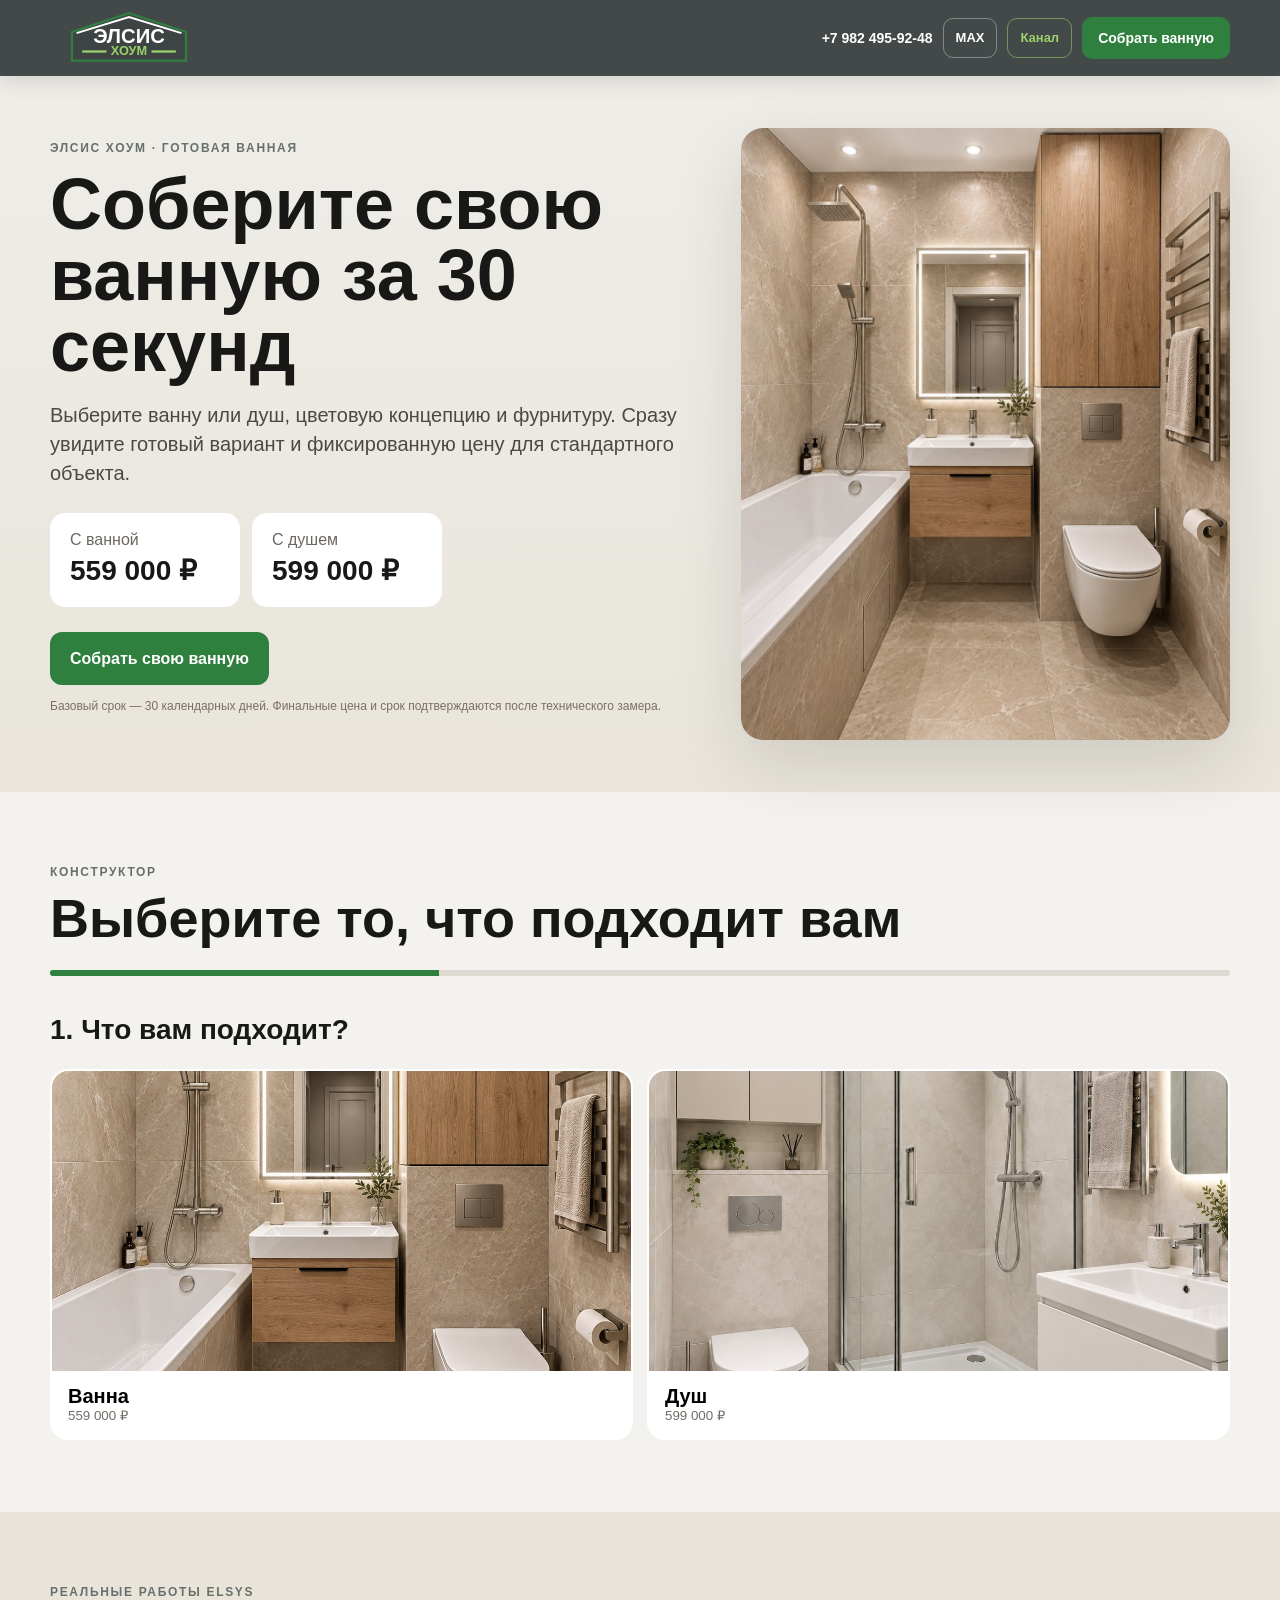
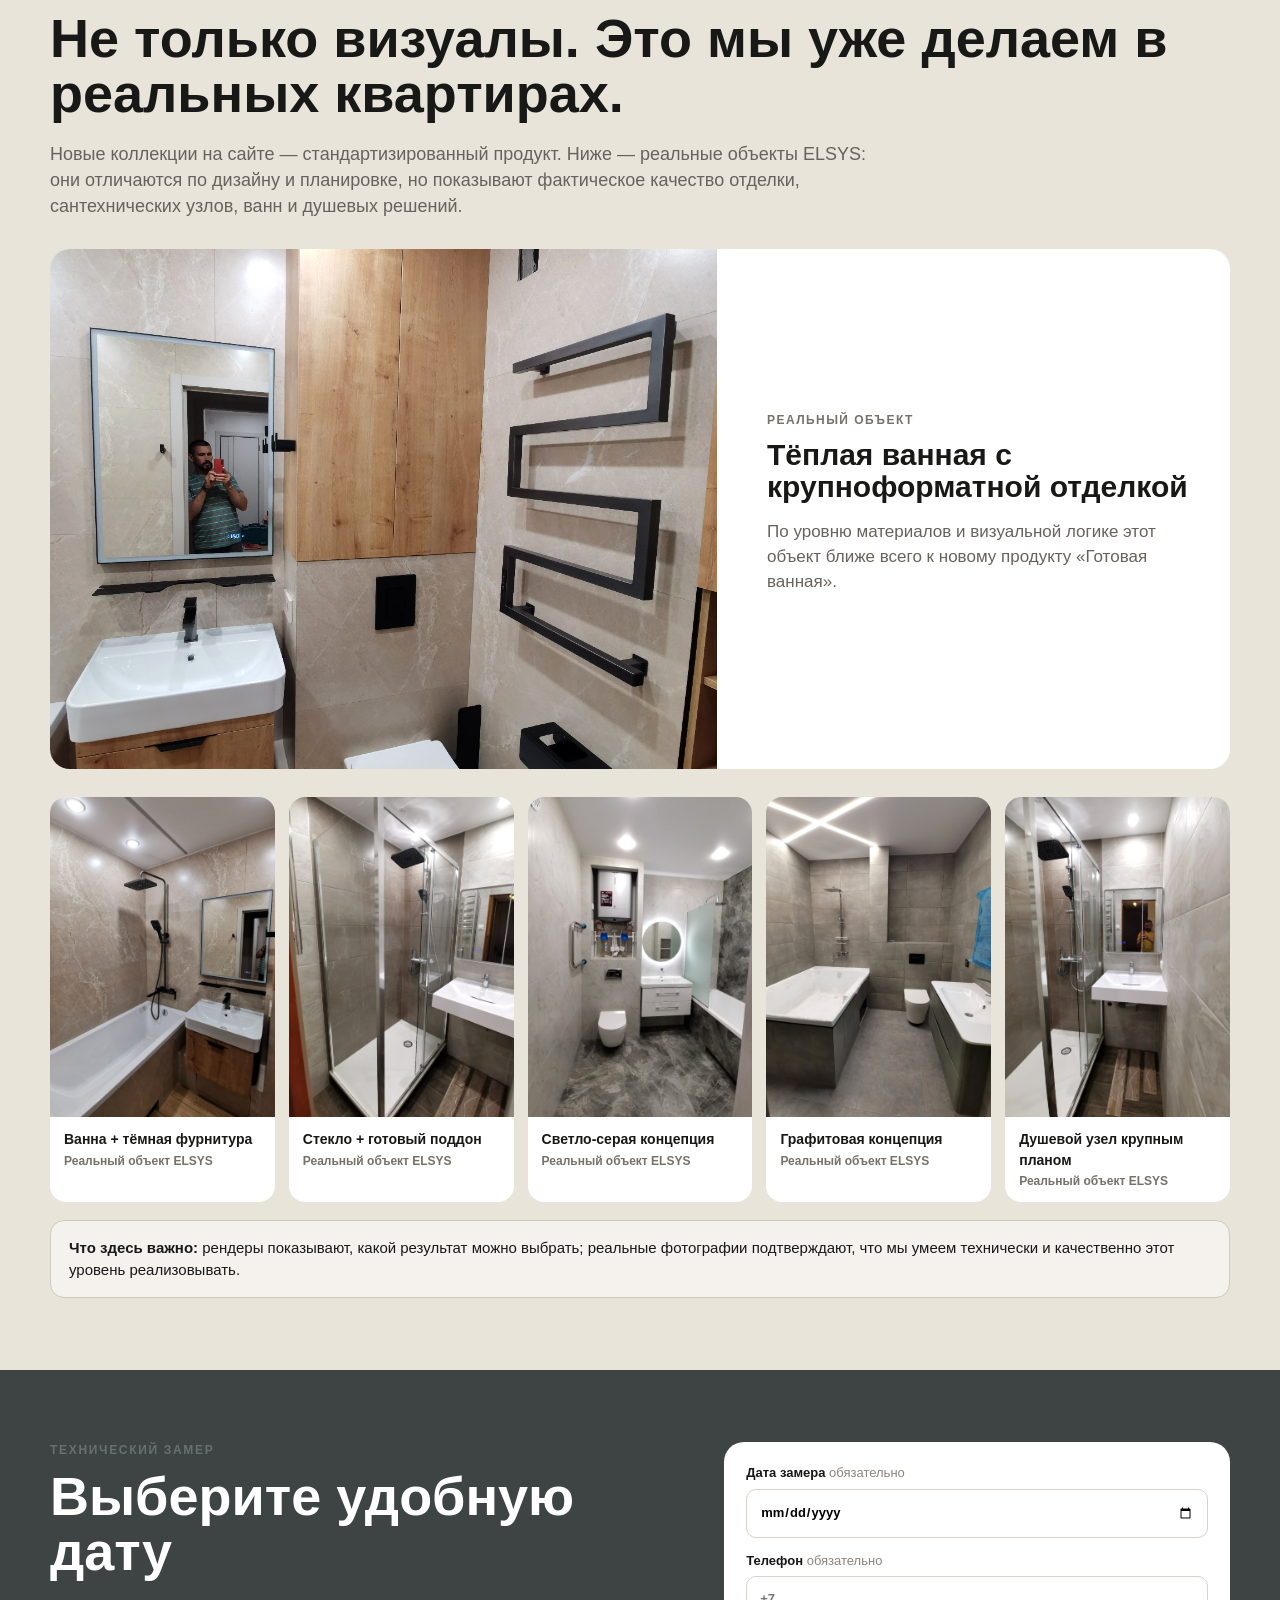
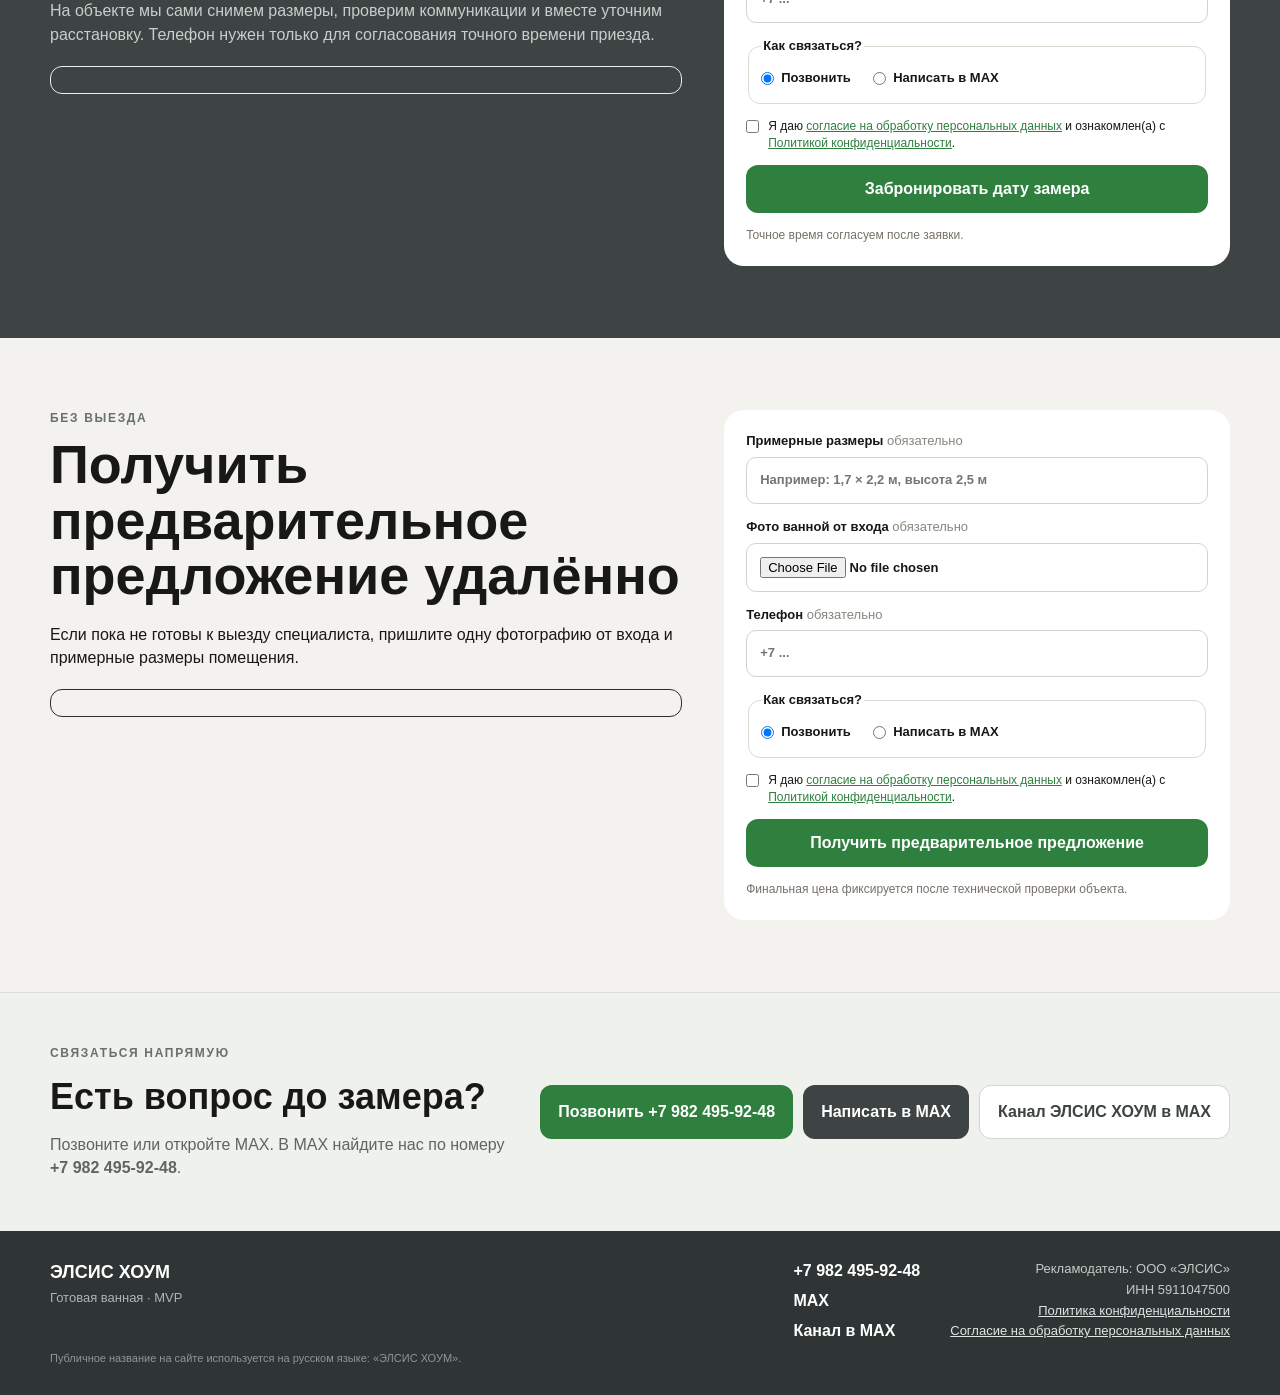
==== index.html @ 3811efd0 "Add files via upload" ====
<!doctype html>
<html lang="ru">
<head>
<meta charset="utf-8">
<meta name="viewport" content="width=device-width,initial-scale=1">
<title>Готовая ванная под ключ — выберите свой вариант</title>
<meta name="description" content="Соберите свою готовую ванную за 30 секунд. Ванна — 559 000 ₽, душ — 599 000 ₽. Затем выберите дату технического замера.">
<link rel="stylesheet" href="styles.css">
</head>
<body id="top">
<div class="brandbar">
  <a class="brand" href="#top" aria-label="ЭЛСИС ХОУМ">
    <svg class="brand-logo" viewBox="0 0 360 160" role="img" aria-label="ЭЛСИС ХОУМ">
      <path d="M28 64 L180 14 L332 64 L332 140 L28 140 Z" fill="#3d4443" stroke="#2f7f3f" stroke-width="6"/>
      <path d="M40 67 L180 24 L320 67" fill="none" stroke="#ffffff" stroke-width="5"/>
      <text x="180" y="92" text-anchor="middle" fill="#ffffff" font-family="Arial, sans-serif" font-size="54" font-weight="800">ЭЛСИС</text>
      <line x1="55" y1="116" x2="120" y2="116" stroke="#9bd16a" stroke-width="6"/>
      <text x="180" y="126" text-anchor="middle" fill="#9bd16a" font-family="Arial, sans-serif" font-size="34" font-weight="800">ХОУМ</text>
      <line x1="240" y1="116" x2="305" y2="116" stroke="#9bd16a" stroke-width="6"/>
    </svg>
  </a>
  <div class="brand-actions">
      <a class="brand-phone" href="tel:+79824959248">+7 982 495-92-48</a>
      <a class="brand-max" href="https://max.ru/u/f9LHodD0cOJQfZjkRGlODoUqg65HvUC6GfGzyRdVkpp2EzDWxlL0d6VNqcQ" target="_blank" rel="noopener">MAX</a><a class="brand-channel" href="https://max.ru/channel_elsyshome" target="_blank" rel="noopener">Канал</a>
      <a class="brand-cta" href="#quiz">Собрать ванную</a>
    </div>
</div>

<header class="hero">
  <div class="wrap hero-grid-v5">
    <div>
      <div class="eyebrow">ЭЛСИС ХОУМ · ГОТОВАЯ ВАННАЯ</div>
      <h1>Соберите свою ванную за 30 секунд</h1>
      <p class="lead">Выберите ванну или душ, цветовую концепцию и фурнитуру. Сразу увидите готовый вариант и фиксированную цену для стандартного объекта.</p>
      <div class="prices">
        <div><span>С ванной</span><strong>559 000 ₽</strong></div>
        <div><span>С душем</span><strong>599 000 ₽</strong></div>
      </div>
      <a class="cta" href="#quiz">Собрать свою ванную</a>
      <p class="fine">Базовый срок — 30 календарных дней. Финальные цена и срок подтверждаются после технического замера.</p>
    </div>
    <img class="hero-img" src="assets/bath_3.jpg" alt="Готовая ванная ELSYS">
  </div>
</header>

<main>
<section class="quiz-section" id="quiz">
  <div class="wrap">
    <div class="eyebrow">КОНСТРУКТОР</div>
    <h2>Выберите то, что подходит вам</h2>
    <div class="quiz-progress"><span id="progressBar"></span></div>

    <div class="quiz-step active" data-step="1">
      <h3>1. Что вам подходит?</h3>
      <div class="choice-grid two-choice">
        <button class="choice" data-key="kind" data-value="Ванна"><img src="assets/bath_3.jpg" alt="Ванна"><strong>Ванна</strong><span>559 000 ₽</span></button>
        <button class="choice" data-key="kind" data-value="Душ"><img src="assets/shower_3.jpg" alt="Душ"><strong>Душ</strong><span>599 000 ₽</span></button>
      </div>
    </div>

    <div class="quiz-step" data-step="2">
      <h3>2. Какая атмосфера вам ближе?</h3>
      <div class="choice-grid three-choice">
        <button class="choice" data-key="concept" data-value="Светлая"><img src="assets/bath_1.jpg"><strong>Светлая</strong><span>Чистая и воздушная</span></button>
        <button class="choice" data-key="concept" data-value="Тёплая"><img src="assets/bath_3.jpg"><strong>Тёплая</strong><span>Бежево-серая, с деревом</span></button>
        <button class="choice" data-key="concept" data-value="Тёмная"><img src="assets/bath_5.jpg"><strong>Тёмная</strong><span>Графитовая и контрастная</span></button>
      </div>
    </div>

    <div class="quiz-step" data-step="3">
      <h3>3. Какие акценты?</h3>
      <div class="choice-grid two-choice">
        <button class="choice simple-choice" data-key="fixture" data-value="Светлая фурнитура"><strong>Светлая фурнитура</strong><span>Хром / светлый металл</span></button>
        <button class="choice simple-choice dark-choice" data-key="fixture" data-value="Тёмная фурнитура"><strong>Тёмная фурнитура</strong><span>Чёрный / графит</span></button>
      </div>
    </div>

    <div class="quiz-result" id="quizResult">
      <div class="result-grid">
        <img id="resultImage" src="assets/bath_3.jpg" alt="Ваш вариант">
        <div>
          <div class="eyebrow">ВАШ ВАРИАНТ</div>
          <h3 id="resultTitle"></h3>
          <div class="result-price" id="resultPrice"></div>
          <p>Для стандартного объекта в цену входят работы, материалы, сантехника, комплектация, доставка, вывоз мусора и уборка.</p>
          <div class="result-actions">
            <button class="cta" id="bookVisit">Выбрать дату замера</button>
            <button class="secondary" id="remoteOffer">Получить предложение без выезда</button>
          </div>
          <button class="text-btn" id="restartQuiz">Изменить выбор</button>
        </div>
      </div>
    </div>
  </div>
</section>


<section class="proof-section">
  <div class="wrap">
    <div class="eyebrow">РЕАЛЬНЫЕ РАБОТЫ ELSYS</div>
    <h2>Не только визуалы. Это мы уже делаем в реальных квартирах.</h2>
    <p class="proof-intro">
      Новые коллекции на сайте — стандартизированный продукт. Ниже — реальные объекты ELSYS:
      они отличаются по дизайну и планировке, но показывают фактическое качество отделки,
      сантехнических узлов, ванн и душевых решений.
    </p>

    <div class="proof-feature">
      <div class="proof-feature-image"><img src="assets/work_01.jpg" alt="Реальная тёплая ванная ELSYS"></div>
      <div class="proof-feature-copy">
        <span>Реальный объект</span>
        <h3>Тёплая ванная с крупноформатной отделкой</h3>
        <p>По уровню материалов и визуальной логике этот объект ближе всего к новому продукту «Готовая ванная».</p>
      </div>
    </div>

    <div class="proof-grid proof-grid-v6">
      <figure><img src="assets/work_02.jpg" alt="Реальная ванная с чёрной фурнитурой"><figcaption><b>Ванна + тёмная фурнитура</b><span>Реальный объект ELSYS</span></figcaption></figure>
      <figure><img src="assets/work_03.jpg" alt="Реальная душевая зона"><figcaption><b>Стекло + готовый поддон</b><span>Реальный объект ELSYS</span></figcaption></figure>
      <figure><img src="assets/work_04.jpg" alt="Светло-серая ванная"><figcaption><b>Светло-серая концепция</b><span>Реальный объект ELSYS</span></figcaption></figure>
      <figure><img src="assets/work_05.jpg" alt="Серая ванная"><figcaption><b>Графитовая концепция</b><span>Реальный объект ELSYS</span></figcaption></figure>
      <figure><img src="assets/work_06.jpg" alt="Реальный душевой узел"><figcaption><b>Душевой узел крупным планом</b><span>Реальный объект ELSYS</span></figcaption></figure>
    </div>

    <div class="proof-note">
      <strong>Что здесь важно:</strong>
      рендеры показывают, какой результат можно выбрать; реальные фотографии подтверждают,
      что мы умеем технически и качественно этот уровень реализовывать.
    </div>
  </div>
</section>


<section class="booking-section" id="booking">
  <div class="wrap booking-grid">
    <div>
      <div class="eyebrow">ТЕХНИЧЕСКИЙ ЗАМЕР</div>
      <h2>Выберите удобную дату</h2>
      <p>На объекте мы сами снимем размеры, проверим коммуникации и вместе уточним расстановку. Телефон нужен только для согласования точного времени приезда.</p>
      <div class="chosen-summary" id="bookingSummary"></div>
    </div>
    <form id="bookingForm" class="booking-form">
      <label>Дата замера <em>обязательно</em><input type="date" id="visitDate" name="visit_date" required></label>
      <label>Телефон <em>обязательно</em><input name="phone" type="tel" placeholder="+7 ..." required></label>
      <fieldset><legend>Как связаться?</legend>
        <label class="radio"><input type="radio" name="contact" value="Звонок" checked> Позвонить</label>
        <label class="radio"><input type="radio" name="contact" value="MAX"> Написать в MAX</label>
      </fieldset>
      
<label class="consent">
  <input type="checkbox" name="pd_consent" required>
  <span>Я даю <a href="consent.html" target="_blank">согласие на обработку персональных данных</a>
  и ознакомлен(а) с <a href="privacy.html" target="_blank">Политикой конфиденциальности</a>.</span>
</label>

      <button class="cta full" type="submit">Забронировать дату замера</button>
      <p class="note" id="bookingNote">Точное время согласуем после заявки.</p>
    </form>
  </div>
</section>

<section class="remote-section" id="remote">
  <div class="wrap booking-grid">
    <div>
      <div class="eyebrow">БЕЗ ВЫЕЗДА</div>
      <h2>Получить предварительное предложение удалённо</h2>
      <p>Если пока не готовы к выезду специалиста, пришлите одну фотографию от входа и примерные размеры помещения.</p>
      <div class="chosen-summary" id="remoteSummary"></div>
    </div>
    <form id="remoteForm" class="booking-form">
      <label>Примерные размеры <em>обязательно</em><input name="size" placeholder="Например: 1,7 × 2,2 м, высота 2,5 м" required></label>
      <label>Фото ванной от входа <em>обязательно</em><input name="photo" type="file" accept="image/*" required></label>
      <label>Телефон <em>обязательно</em><input name="phone" type="tel" placeholder="+7 ..." required></label>
      <fieldset><legend>Как связаться?</legend>
        <label class="radio"><input type="radio" name="contact" value="Звонок" checked> Позвонить</label>
        <label class="radio"><input type="radio" name="contact" value="MAX"> Написать в MAX</label>
      </fieldset>
      
<label class="consent">
  <input type="checkbox" name="pd_consent" required>
  <span>Я даю <a href="consent.html" target="_blank">согласие на обработку персональных данных</a>
  и ознакомлен(а) с <a href="privacy.html" target="_blank">Политикой конфиденциальности</a>.</span>
</label>

      <button class="cta full" type="submit">Получить предварительное предложение</button>
      <p class="note" id="remoteNote">Финальная цена фиксируется после технической проверки объекта.</p>
    </form>
  </div>
</section>

<section class="contact-strip">
  <div class="wrap contact-strip-grid">
    <div>
      <div class="eyebrow">СВЯЗАТЬСЯ НАПРЯМУЮ</div>
      <h2>Есть вопрос до замера?</h2>
      <p>Позвоните или откройте MAX. В MAX найдите нас по номеру <strong>+7 982 495-92-48</strong>.</p>
    </div>
    <div class="contact-buttons">
      <a class="contact-phone" href="tel:+79824959248">Позвонить +7 982 495-92-48</a>
      <a class="contact-max" href="https://max.ru/u/f9LHodD0cOJQfZjkRGlODoUqg65HvUC6GfGzyRdVkpp2EzDWxlL0d6VNqcQ" target="_blank" rel="noopener">Написать в MAX</a><a class="contact-channel" href="https://max.ru/channel_elsyshome" target="_blank" rel="noopener">Канал ЭЛСИС ХОУМ в MAX</a>
    </div>
  </div>
</section>

</main>

<footer>
  <div class="wrap footer-grid">
    <div>
      <div class="footer-brand">ЭЛСИС ХОУМ</div>
      <div class="footer-product">Готовая ванная · MVP</div>
    </div>
    <div class="footer-contacts">
      <a href="tel:+79824959248">+7 982 495-92-48</a>
      <a href="https://max.ru/u/f9LHodD0cOJQfZjkRGlODoUqg65HvUC6GfGzyRdVkpp2EzDWxlL0d6VNqcQ" target="_blank" rel="noopener">MAX</a><a href="https://max.ru/channel_elsyshome" target="_blank" rel="noopener">Канал в MAX</a>
    </div>
    <div class="advertiser">
      Рекламодатель: ООО «ЭЛСИС»<br>
      ИНН 5911047500<br>
      <a href="privacy.html">Политика конфиденциальности</a><br>
      <a href="consent.html">Согласие на обработку персональных данных</a>
    </div>
  </div>
  <div class="brand-note">Публичное название на сайте используется на русском языке: «ЭЛСИС ХОУМ».</div>
</footer>

<script src="script.js"></script>
</body>
</html>
---- styles.css ----
:root{--bg:#f4f2ee;--ink:#181817;--muted:#6f6a63;--paper:#fff;--line:#ddd8cf;--dark:#1d1d1b}
*{box-sizing:border-box}html{scroll-behavior:smooth}body{margin:0;background:var(--bg);color:var(--ink);font-family:Arial,sans-serif;line-height:1.45}.wrap{width:min(1180px,calc(100% - 28px));margin:auto}.eyebrow{font-size:12px;letter-spacing:.14em;font-weight:900;color:#777169}.hero{background:#eae6dd;padding:52px 0}.hero-grid-v5{display:grid;grid-template-columns:1fr .75fr;gap:38px;align-items:center}.hero h1{font-size:clamp(42px,6vw,72px);line-height:.98;margin:12px 0 20px}.lead{font-size:20px;color:#4c4943;max-width:720px}.hero-img{width:100%;max-height:650px;object-fit:cover;border-radius:22px;box-shadow:0 24px 70px rgba(0,0,0,.12)}.prices{display:flex;gap:12px;margin:25px 0}.prices div{background:#fff;border-radius:15px;padding:15px 20px;min-width:190px}.prices span{display:block;color:#6c6861}.prices strong{font-size:28px}.cta,.secondary{border:0;border-radius:12px;padding:15px 20px;font-size:16px;font-weight:850;cursor:pointer;text-decoration:none;display:inline-flex;align-items:center;justify-content:center}.cta{background:#171716;color:white}.secondary{background:#fff;border:1px solid #171716;color:#171716}.fine{font-size:12px;color:#777169;margin-top:13px}.quiz-section,.proof-section,.booking-section,.remote-section{padding:72px 0}.quiz-section h2,.proof-section h2,.booking-section h2,.remote-section h2{font-size:clamp(34px,4.5vw,54px);line-height:1.02;margin:10px 0 20px}.quiz-progress{height:6px;background:#ded9d0;border-radius:99px;overflow:hidden;margin:24px 0 34px}.quiz-progress span{display:block;height:100%;width:33%;background:#171716;transition:.25s}.quiz-step{display:none}.quiz-step.active{display:block}.quiz-step h3{font-size:28px;margin-bottom:18px}.choice-grid{display:grid;gap:14px}.two-choice{grid-template-columns:repeat(2,1fr)}.three-choice{grid-template-columns:repeat(3,1fr)}.choice{background:#fff;border:2px solid transparent;border-radius:18px;padding:0;overflow:hidden;cursor:pointer;text-align:left}.choice:hover,.choice.selected{border-color:#171716}.choice img{width:100%;height:300px;object-fit:cover;display:block}.choice strong,.choice span{display:block;padding:0 16px}.choice strong{font-size:20px;padding-top:14px}.choice span{color:#716c65;padding-bottom:15px}.simple-choice{padding:26px}.simple-choice strong,.simple-choice span{padding-left:0}.dark-choice{background:#333;color:#fff}.dark-choice span{color:#ccc}.quiz-result{display:none}.quiz-result.active{display:block}.result-grid{display:grid;grid-template-columns:.9fr 1fr;gap:30px;align-items:center;background:#fff;border-radius:22px;padding:18px}.result-grid img{width:100%;height:620px;object-fit:cover;border-radius:16px}.result-grid h3{font-size:34px;margin:8px 0}.result-price{font-size:38px;font-weight:900;margin:10px 0 14px}.result-actions{display:flex;gap:10px;flex-wrap:wrap}.text-btn{border:0;background:none;text-decoration:underline;margin-top:16px;cursor:pointer;color:#6e6962}.proof-section{background:#e9e4da}.proof-intro{max-width:820px;color:#67625b;font-size:18px}.proof-grid{display:grid;grid-template-columns:repeat(3,1fr);gap:14px;margin-top:28px}.proof-grid figure{margin:0;background:#fff;border-radius:16px;overflow:hidden}.proof-grid img{width:100%;height:430px;object-fit:cover;display:block}.proof-grid figcaption{padding:12px 14px;font-size:14px;font-weight:700}.booking-section{background:#1d1d1b;color:#fff}.remote-section{background:#f4f2ee}.booking-grid{display:grid;grid-template-columns:1fr .8fr;gap:42px;align-items:start}.booking-section p{color:#ccc}.chosen-summary{border:1px solid currentColor;border-radius:12px;padding:13px 15px;margin-top:20px;opacity:.9}.booking-form{background:#fff;color:#171716;border-radius:20px;padding:22px;display:grid;gap:14px}.booking-form label{font-size:13px;font-weight:800}.booking-form input{width:100%;margin-top:6px;padding:13px;border:1px solid #d7d2ca;border-radius:10px;font:inherit}.booking-form em{font-style:normal;color:#8a857d;font-weight:500}fieldset{border:1px solid #ddd8d0;border-radius:12px;padding:12px}legend{font-size:13px;font-weight:800}.radio{display:inline-flex!important;gap:7px;align-items:center;margin-right:18px}.radio input{width:auto;margin:0}.full{width:100%}.note{font-size:12px!important;color:#777169!important;margin:0}footer{padding:28px 0;background:#111;color:#aaa}
@media(max-width:900px){.hero-grid-v5,.result-grid,.booking-grid{grid-template-columns:1fr}.proof-grid{grid-template-columns:1fr 1fr}.three-choice{grid-template-columns:1fr 1fr}.hero-img{max-height:520px}}
@media(max-width:620px){.prices,.result-actions{flex-direction:column}.two-choice,.three-choice,.proof-grid{grid-template-columns:1fr}.choice img{height:300px}.result-grid img{height:520px}.quiz-section,.proof-section,.booking-section,.remote-section{padding:52px 0}.radio{display:flex!important;margin:7px 0}}

.proof-feature{display:grid;grid-template-columns:1.15fr .85fr;gap:20px;background:#fff;border-radius:20px;overflow:hidden;margin:30px 0 18px}
.proof-feature-image img{display:block;width:100%;height:520px;object-fit:cover}
.proof-feature-copy{padding:30px;align-self:center}
.proof-feature-copy span{font-size:12px;font-weight:900;letter-spacing:.12em;color:#777169;text-transform:uppercase}
.proof-feature-copy h3{font-size:30px;line-height:1.08;margin:8px 0 12px}
.proof-feature-copy p{color:#67625b;font-size:17px}
.proof-grid-v6{grid-template-columns:repeat(5,1fr)}
.proof-grid-v6 figure img{height:320px}
.proof-grid-v6 figcaption{display:flex;flex-direction:column;gap:3px}
.proof-grid-v6 figcaption b{font-size:14px}
.proof-grid-v6 figcaption span{font-size:12px;color:#777169}
.proof-note{margin-top:18px;padding:16px 18px;border:1px solid #cfc8bd;border-radius:14px;background:rgba(255,255,255,.55);font-size:15px}
@media(max-width:1000px){.proof-grid-v6{grid-template-columns:repeat(2,1fr)}}
@media(max-width:700px){
  .proof-feature{grid-template-columns:1fr}
  .proof-feature-image img{height:430px}
  .proof-feature-copy{padding:22px}
  .proof-grid-v6{display:grid;grid-auto-flow:column;grid-auto-columns:82vw;grid-template-columns:none;overflow-x:auto;scroll-snap-type:x mandatory;padding-bottom:8px}
  .proof-grid-v6 figure{scroll-snap-align:start}
  .proof-grid-v6 figure img{height:430px}
}

:root{
  --brand-green:#2f7f3f;
  --brand-green-light:#9bd16a;
  --brand-graphite:#3d4443;
  --brand-cream:#f4f2ee;
}
body{background:var(--brand-cream)}
.brandbar{
  position:sticky;top:0;z-index:50;
  height:76px;background:rgba(61,68,67,.97);
  display:flex;align-items:center;justify-content:space-between;
  padding:8px max(18px,calc((100vw - 1180px)/2));
  box-shadow:0 5px 20px rgba(0,0,0,.12);
  backdrop-filter:blur(10px)
}
.brand{display:inline-flex;align-items:center;text-decoration:none}
.brand-logo{width:158px;height:60px;display:block}
.brand-cta{
  display:inline-flex;align-items:center;justify-content:center;
  background:var(--brand-green);color:#fff;text-decoration:none;
  border-radius:10px;padding:11px 16px;font-size:14px;font-weight:800
}
.brand-cta:hover{background:#286c36}
.hero{background:linear-gradient(180deg,#efede8 0%,#e9e5dc 100%)}
.hero .cta,.booking-form .cta,.result-actions .cta{background:var(--brand-green)}
.hero .cta:hover,.booking-form .cta:hover,.result-actions .cta:hover{background:#286c36}
.quiz-progress span{background:var(--brand-green)}
.choice:hover,.choice.selected{border-color:var(--brand-green)}
.result-price{color:var(--brand-graphite)}
.booking-section{background:var(--brand-graphite)}
footer{background:#2f3534}
.brand-note{width:min(1180px,calc(100% - 28px));margin:8px auto 0;color:#8f9694;font-size:11px}
.eyebrow{color:#67706d}
.text-btn{color:var(--brand-green)}
@media(max-width:620px){
  .brandbar{height:64px;padding:6px 12px}
  .brand-logo{width:132px;height:48px}
  .brand-cta{padding:9px 12px;font-size:13px}
}

.brand-actions{display:flex;align-items:center;gap:10px}
.brand-phone{color:#fff;text-decoration:none;font-weight:800;font-size:14px;white-space:nowrap}
.brand-max{display:inline-flex;align-items:center;justify-content:center;color:#fff;text-decoration:none;border:1px solid rgba(255,255,255,.35);padding:10px 12px;border-radius:10px;font-weight:850;font-size:13px}
.brand-max:hover{background:rgba(255,255,255,.08)}
.contact-strip{padding:52px 0;background:#eef1ec;border-top:1px solid #d9ded7}
.contact-strip-grid{display:grid;grid-template-columns:1fr auto;gap:30px;align-items:center}
.contact-strip h2{font-size:36px;margin:8px 0 10px}
.contact-strip p{margin:0;color:#5f665f}
.contact-buttons{display:flex;gap:10px;flex-wrap:wrap;justify-content:flex-end}
.contact-phone,.contact-max{display:inline-flex;align-items:center;justify-content:center;text-decoration:none;border-radius:12px;padding:14px 18px;font-weight:850}
.contact-phone{background:var(--brand-green);color:#fff}
.contact-max{background:var(--brand-graphite);color:#fff}
.footer-grid{display:grid;grid-template-columns:1fr auto auto;gap:30px;align-items:start}
.footer-brand{font-weight:900;color:#fff;font-size:18px}
.footer-product{color:#aeb5b2;font-size:13px;margin-top:4px}
.footer-contacts{display:flex;flex-direction:column;gap:7px}
.footer-contacts a{color:#fff;text-decoration:none;font-weight:700}
.advertiser{color:#c4cac8;font-size:13px;line-height:1.6;text-align:right}
@media(max-width:820px){
  .brand-phone{display:none}
  .contact-strip-grid,.footer-grid{grid-template-columns:1fr}
  .contact-buttons{justify-content:flex-start}
  .advertiser{text-align:left}
}
@media(max-width:520px){
  .brand-actions{gap:6px}
  .brand-max{padding:8px 10px}
  .brand-cta{padding:9px 10px}
  .contact-buttons{flex-direction:column}
  .contact-phone,.contact-max{width:100%}
}

.consent{display:flex!important;align-items:flex-start;gap:9px;font-size:12px!important;font-weight:500!important;line-height:1.35}
.consent input{width:auto!important;margin:2px 0 0!important;flex:0 0 auto}
.consent a{color:var(--brand-green);text-decoration:underline}
.advertiser a{color:#dfe5e2;text-decoration:underline}
.legal-page{background:#f4f2ee;min-height:100vh}
.legal-wrap{width:min(920px,calc(100% - 28px));margin:0 auto;padding:54px 0 80px}
.legal-wrap h1{font-size:42px;line-height:1.05;margin:12px 0 24px}
.legal-wrap h2{font-size:24px;margin:30px 0 10px}
.legal-wrap p,.legal-wrap li{font-size:15px;color:#454744}
.legal-card{background:#fff;border-radius:18px;padding:24px;margin-top:22px}
.legal-nav{display:flex;gap:12px;flex-wrap:wrap;margin-bottom:24px}
.legal-nav a{color:var(--brand-green);font-weight:800;text-decoration:none}

.brand-channel{display:inline-flex;align-items:center;justify-content:center;color:#9bd16a;text-decoration:none;border:1px solid rgba(155,209,106,.55);padding:10px 12px;border-radius:10px;font-weight:850;font-size:13px}
.brand-channel:hover{background:rgba(155,209,106,.08)}
.contact-channel{display:inline-flex;align-items:center;justify-content:center;text-decoration:none;border-radius:12px;padding:14px 18px;font-weight:850;background:#fff;color:var(--brand-graphite);border:1px solid #cfd5d0}
@media(max-width:620px){.brand-channel{display:none}}
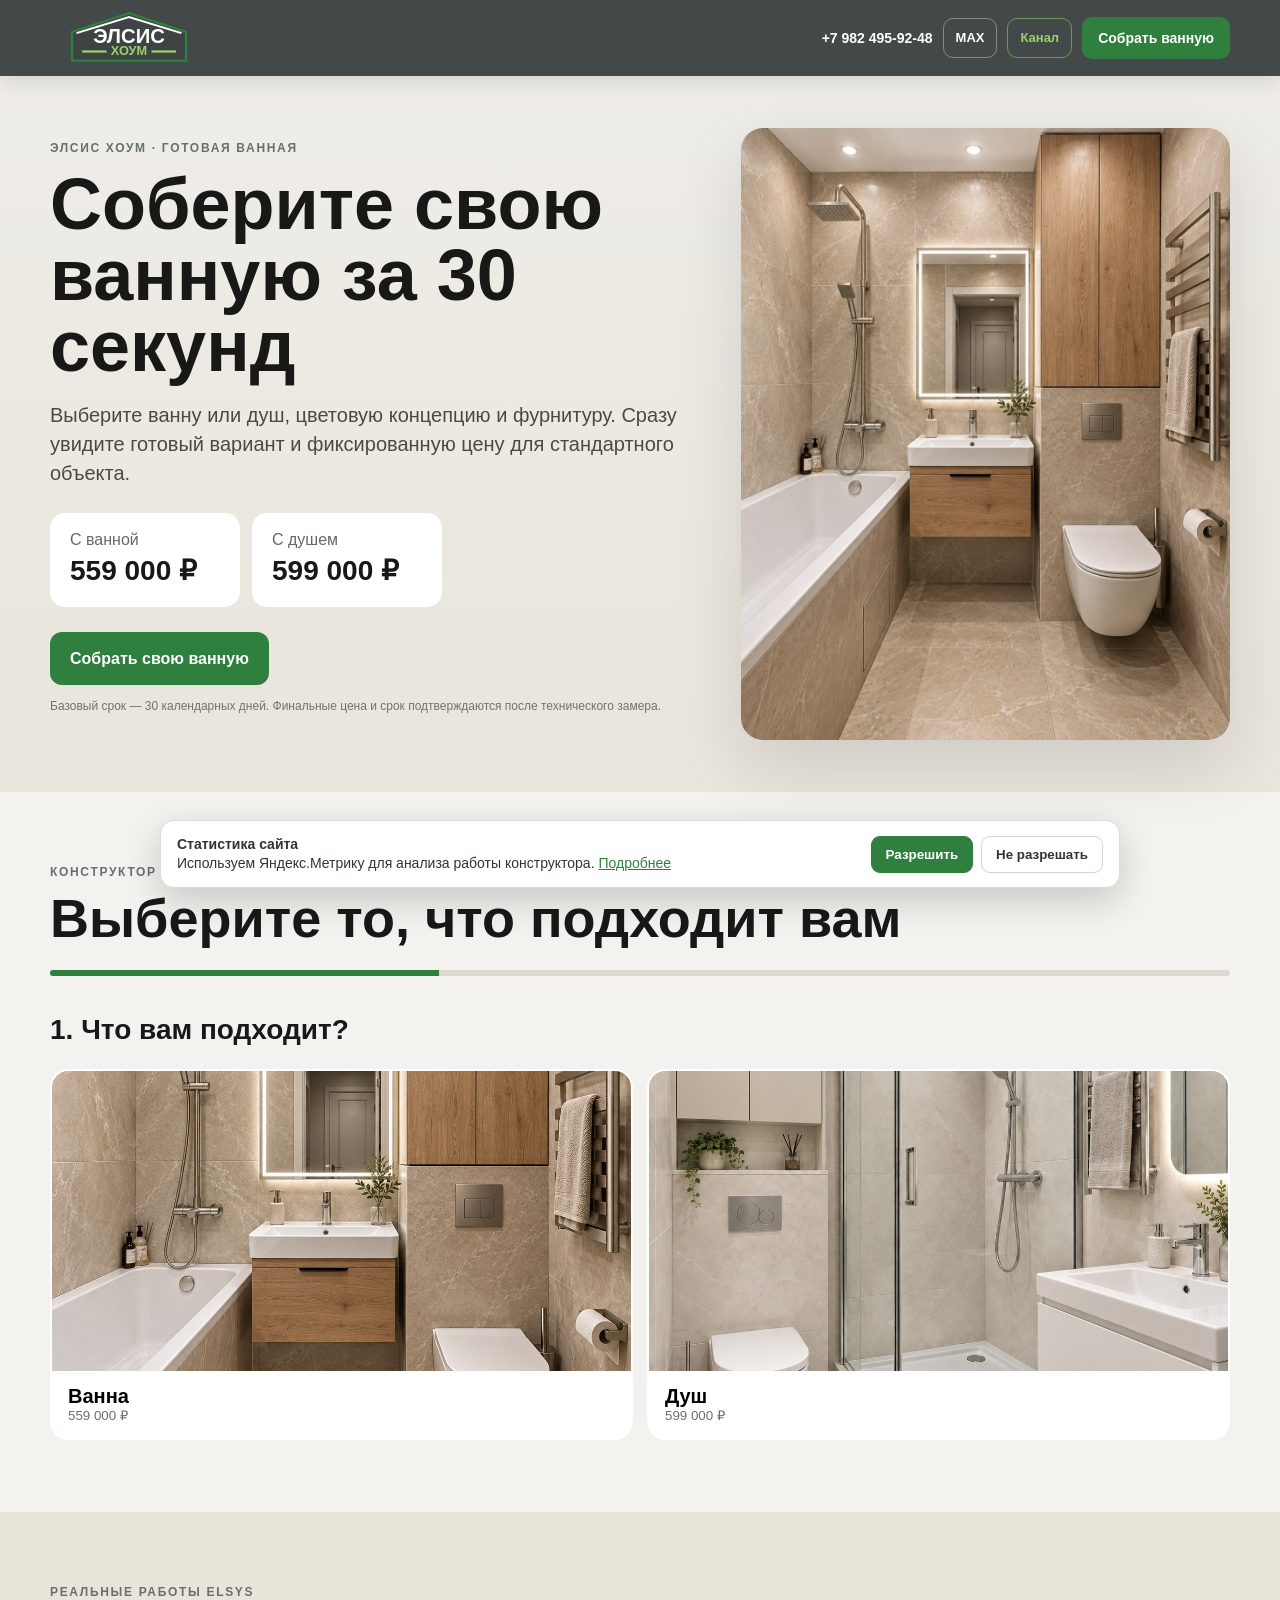
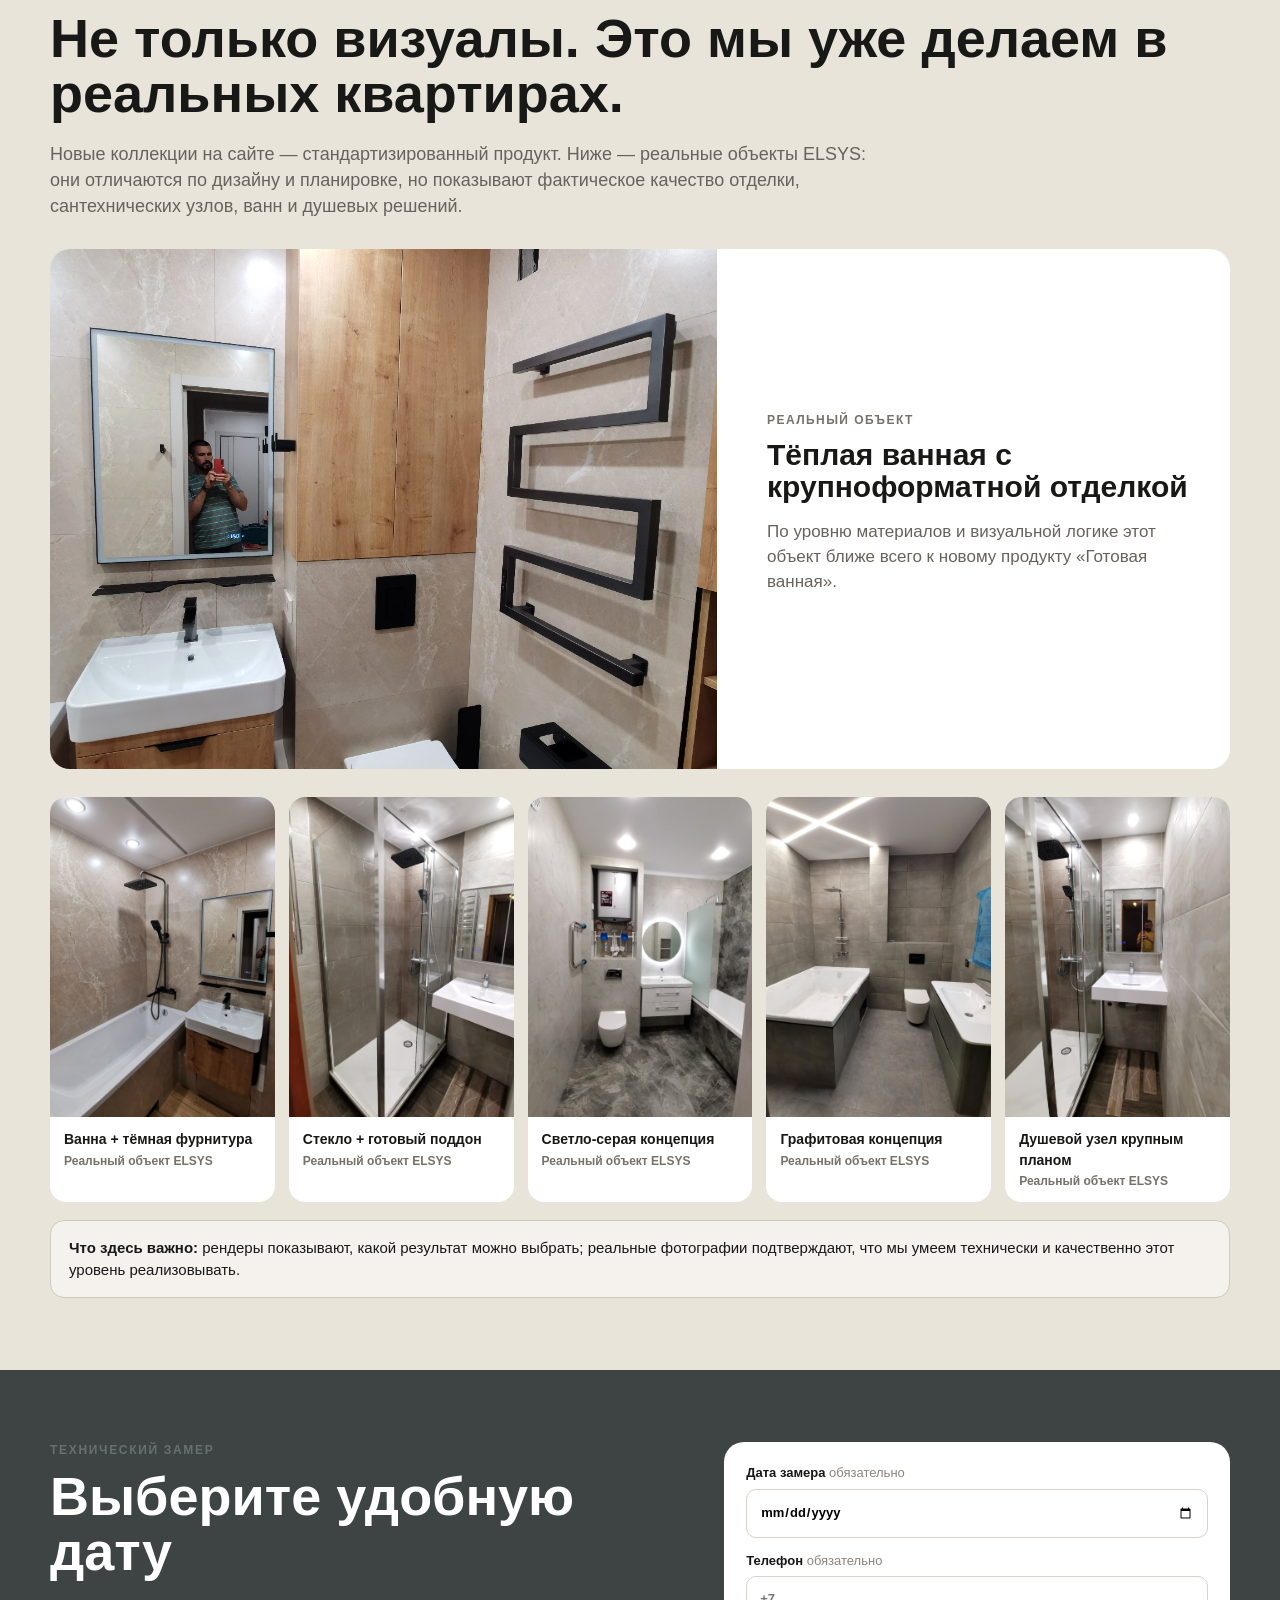
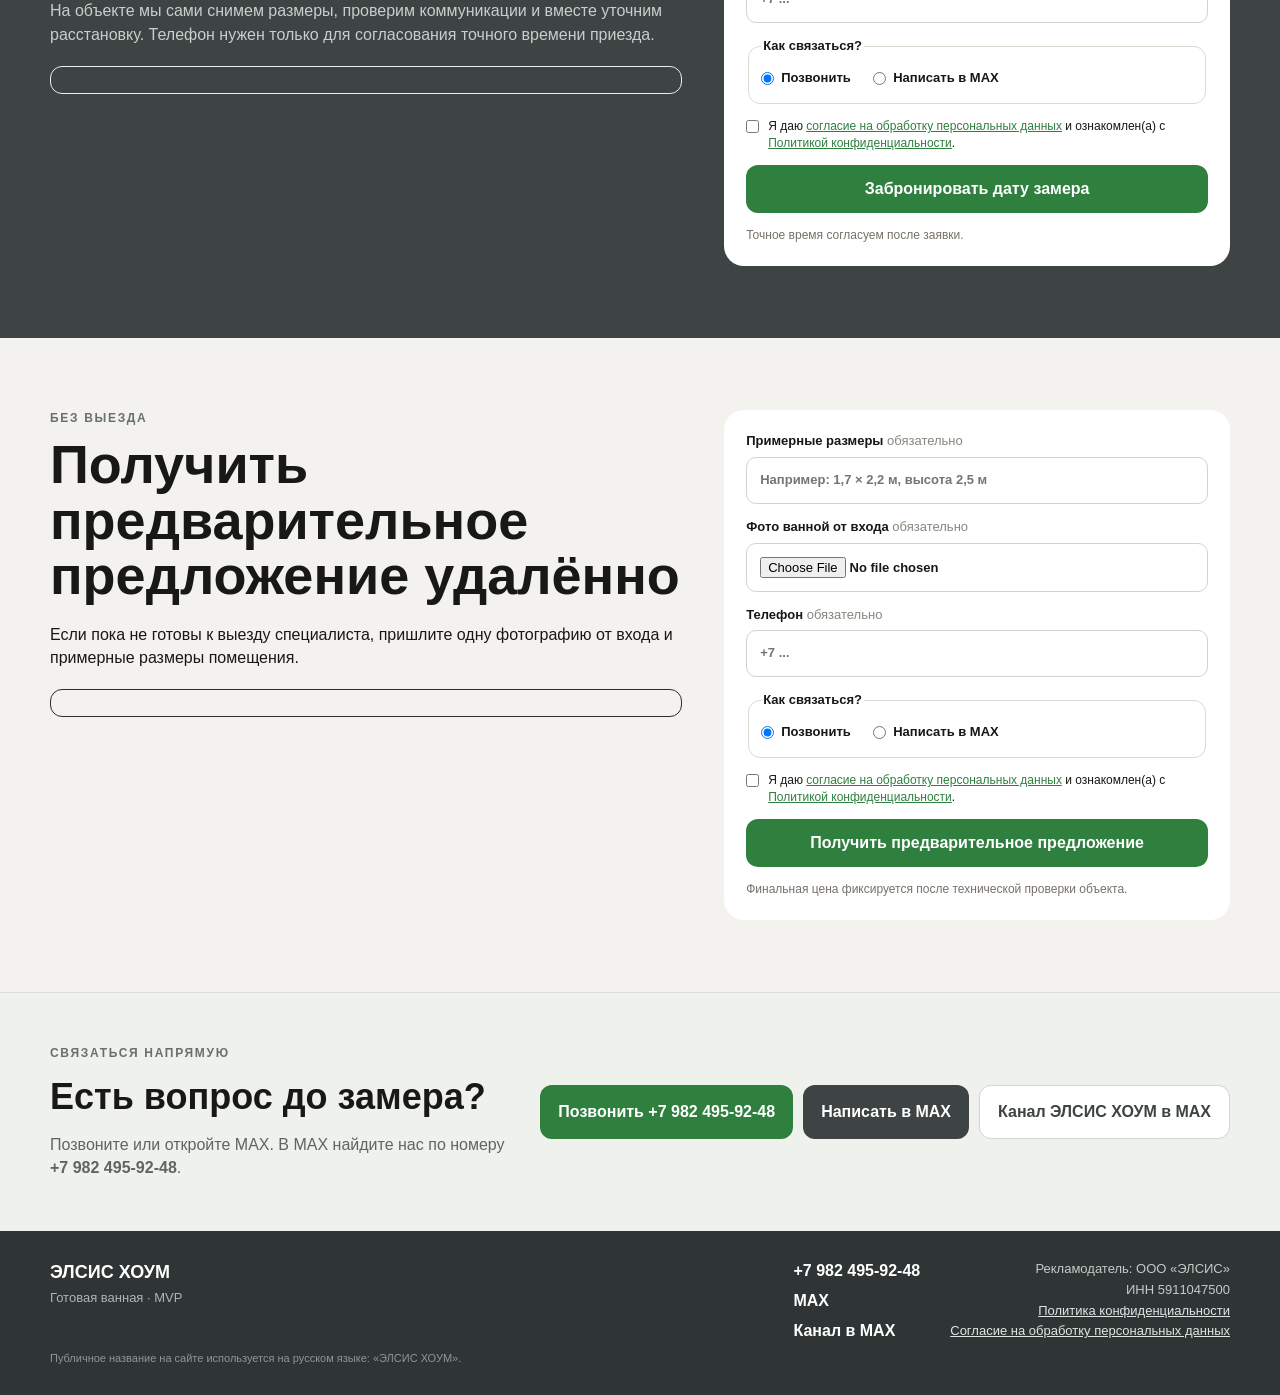
==== commit ce2d6c08: "Add files via upload" ====
--- a/index.html
+++ b/index.html
@@ -225,5 +225,127 @@
 </footer>
 
 <script src="script.js"></script>
+
+<style>
+#elsysCookie{position:fixed;left:12px;right:12px;bottom:12px;z-index:9999;max-width:960px;margin:auto;background:#fff;border:1px solid #d8ddd8;border-radius:14px;padding:14px 16px;box-shadow:0 12px 36px rgba(0,0,0,.18);font:14px/1.35 Arial,sans-serif;color:#303534}
+#elsysCookie[hidden]{display:none}
+#elsysCookie .row{display:flex;gap:14px;align-items:center;justify-content:space-between}
+#elsysCookie .buttons{display:flex;gap:8px;flex:0 0 auto}
+#elsysCookie button{padding:10px 14px;border-radius:9px;font-weight:700;cursor:pointer}
+#elsysCookie .ok{background:#2f7f3f;color:#fff;border:1px solid #2f7f3f}
+#elsysCookie .no{background:#fff;color:#303534;border:1px solid #cfd5d0}
+#elsysCookie a{color:#2f7f3f}
+@media(max-width:680px){#elsysCookie .row{display:block}#elsysCookie .buttons{margin-top:10px}#elsysCookie button{flex:1}}
+</style>
+
+<div id="elsysCookie" hidden>
+  <div class="row">
+    <div><strong>Статистика сайта</strong><br>
+    Используем Яндекс.Метрику для анализа работы конструктора.
+    <a href="privacy.html" target="_blank">Подробнее</a></div>
+    <div class="buttons">
+      <button class="ok" id="elsysCookieOk" type="button">Разрешить</button>
+      <button class="no" id="elsysCookieNo" type="button">Не разрешать</button>
+    </div>
+  </div>
+</div>
+
+<script>
+(function() {
+  const ID = 112936089;
+  let loaded = false;
+
+  function loadMetrika() {
+    if (loaded) return;
+    loaded = true;
+    (function(m,e,t,r,i,k,a) {
+      m[i]=m[i]||function(){(m[i].a=m[i].a||[]).push(arguments)};
+      m[i].l=1*new Date();
+      for (let j=0;j<document.scripts.length;j++) if(document.scripts[j].src===r) return;
+      k=e.createElement(t); a=e.getElementsByTagName(t)[0];
+      k.async=1; k.src=r; a.parentNode.insertBefore(k,a);
+    })(window,document,'script','https://mc.yandex.ru/metrika/tag.js','ym');
+
+    ym(ID,'init',{clickmap:true,trackLinks:true,accurateTrackBounce:true,webvisor:true});
+  }
+
+  function goal(name, params) {
+    if (typeof ym === 'function' && loaded) {
+      ym(ID,'reachGoal',name,params || {});
+    }
+  }
+
+  function init() {
+    const banner = document.getElementById('elsysCookie');
+    const consent = localStorage.getItem('elsys_metrika_consent');
+
+    if (consent === 'yes') loadMetrika();
+    else if (consent !== 'no') banner.hidden = false;
+
+    document.getElementById('elsysCookieOk').addEventListener('click', function() {
+      localStorage.setItem('elsys_metrika_consent','yes');
+      banner.hidden = true;
+      loadMetrika();
+      setTimeout(function(){ goal('analytics_consent'); },500);
+    });
+
+    document.getElementById('elsysCookieNo').addEventListener('click', function() {
+      localStorage.setItem('elsys_metrika_consent','no');
+      banner.hidden = true;
+    });
+
+    let quizStarted = false;
+    document.querySelectorAll('a[href="#quiz"], .choice').forEach(function(el) {
+      el.addEventListener('click', function() {
+        if (!quizStarted) { quizStarted = true; goal('quiz_start'); }
+      });
+    });
+
+    document.querySelectorAll('.choice').forEach(function(el) {
+      el.addEventListener('click', function() {
+        const step = el.closest('.quiz-step');
+        if (!step) return;
+        const n = step.getAttribute('data-step');
+        const v = el.getAttribute('data-value') || '';
+        if (n === '1') goal('quiz_kind', {choice:v});
+        if (n === '2') goal('quiz_style', {choice:v});
+        if (n === '3') {
+          goal('quiz_fixture', {choice:v});
+          setTimeout(function(){ goal('quiz_complete'); },150);
+        }
+      });
+    });
+
+    const survey = document.getElementById('bookVisit');
+    if (survey) survey.addEventListener('click', function(){ goal('survey_click'); });
+
+    const remote = document.getElementById('remoteOffer');
+    if (remote) remote.addEventListener('click', function(){ goal('remote_click'); });
+
+    const date = document.getElementById('visitDate');
+    if (date) date.addEventListener('change', function(){ goal('date_selected',{date:date.value}); });
+
+    const booking = document.getElementById('bookingForm');
+    if (booking) booking.addEventListener('submit', function(){ goal('survey_submit'); });
+
+    const remoteForm = document.getElementById('remoteForm');
+    if (remoteForm) remoteForm.addEventListener('submit', function(){ goal('remote_submit'); });
+
+    document.querySelectorAll('a[href^="tel:"]').forEach(function(a) {
+      a.addEventListener('click', function(){ goal('phone_click'); });
+    });
+    document.querySelectorAll('a[href*="max.ru/u/"]').forEach(function(a) {
+      a.addEventListener('click', function(){ goal('max_click'); });
+    });
+    document.querySelectorAll('a[href*="max.ru/channel_"]').forEach(function(a) {
+      a.addEventListener('click', function(){ goal('max_channel_click'); });
+    });
+  }
+
+  if (document.readyState === 'loading') document.addEventListener('DOMContentLoaded', init);
+  else init();
+})();
+</script>
+
 </body>
 </html>
--- a/styles.css
+++ b/styles.css
@@ -115,3 +115,23 @@
 .brand-channel:hover{background:rgba(155,209,106,.08)}
 .contact-channel{display:inline-flex;align-items:center;justify-content:center;text-decoration:none;border-radius:12px;padding:14px 18px;font-weight:850;background:#fff;color:var(--brand-graphite);border:1px solid #cfd5d0}
 @media(max-width:620px){.brand-channel{display:none}}
+
+.cookie-banner{
+  position:fixed;left:16px;right:16px;bottom:16px;z-index:1000;
+  max-width:980px;margin:0 auto;background:#fff;border:1px solid #d9ded7;
+  box-shadow:0 14px 40px rgba(0,0,0,.18);border-radius:16px;padding:16px 18px;
+  display:flex;align-items:center;justify-content:space-between;gap:18px
+}
+.cookie-banner[hidden]{display:none}
+.cookie-copy{display:flex;flex-direction:column;gap:5px;color:#3d4443;font-size:13px;line-height:1.35}
+.cookie-copy strong{font-size:15px}
+.cookie-copy a{color:var(--brand-green);text-decoration:underline}
+.cookie-actions{display:flex;gap:8px;flex:0 0 auto}
+.cookie-actions button{border-radius:10px;padding:10px 14px;font-weight:800;cursor:pointer}
+.cookie-accept{background:var(--brand-green);color:#fff;border:1px solid var(--brand-green)}
+.cookie-decline{background:#fff;color:#3d4443;border:1px solid #cfd5d0}
+@media(max-width:680px){
+ .cookie-banner{flex-direction:column;align-items:stretch;left:10px;right:10px;bottom:10px}
+ .cookie-actions{width:100%}
+ .cookie-actions button{flex:1}
+}
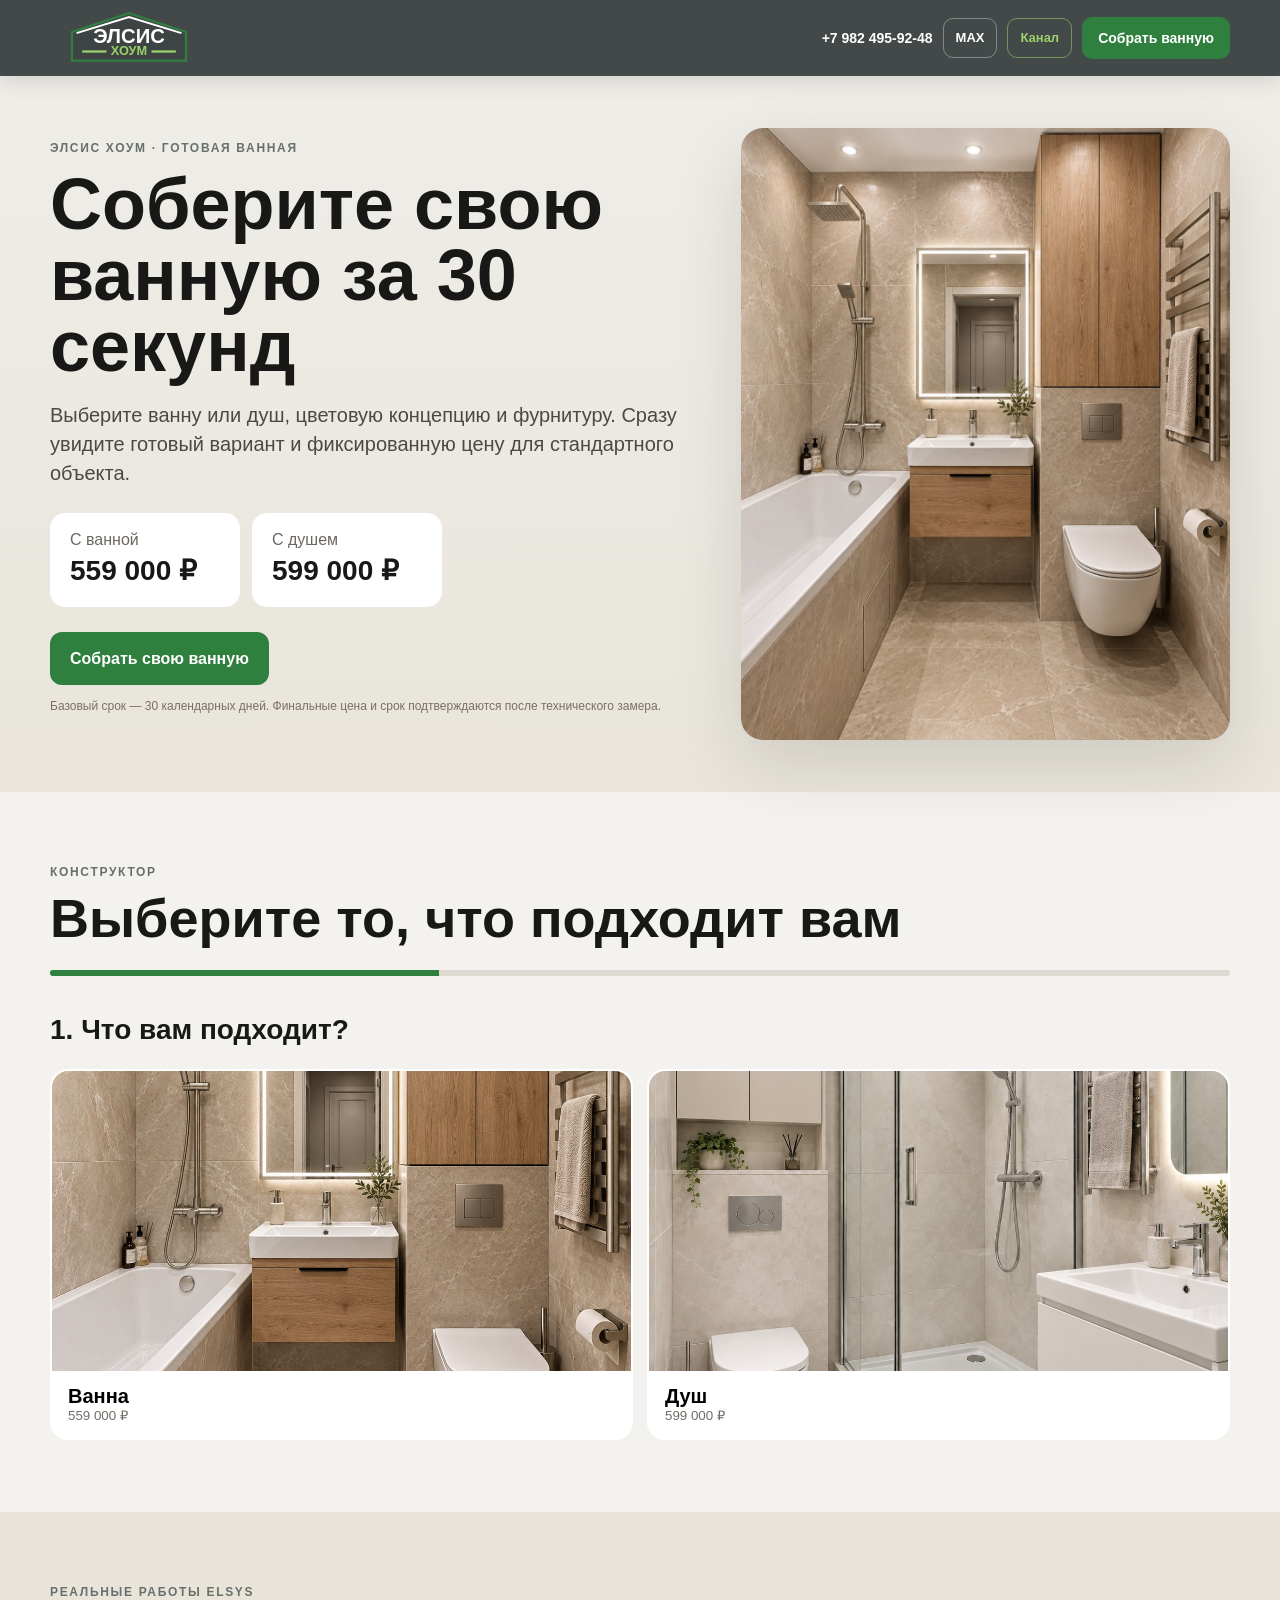
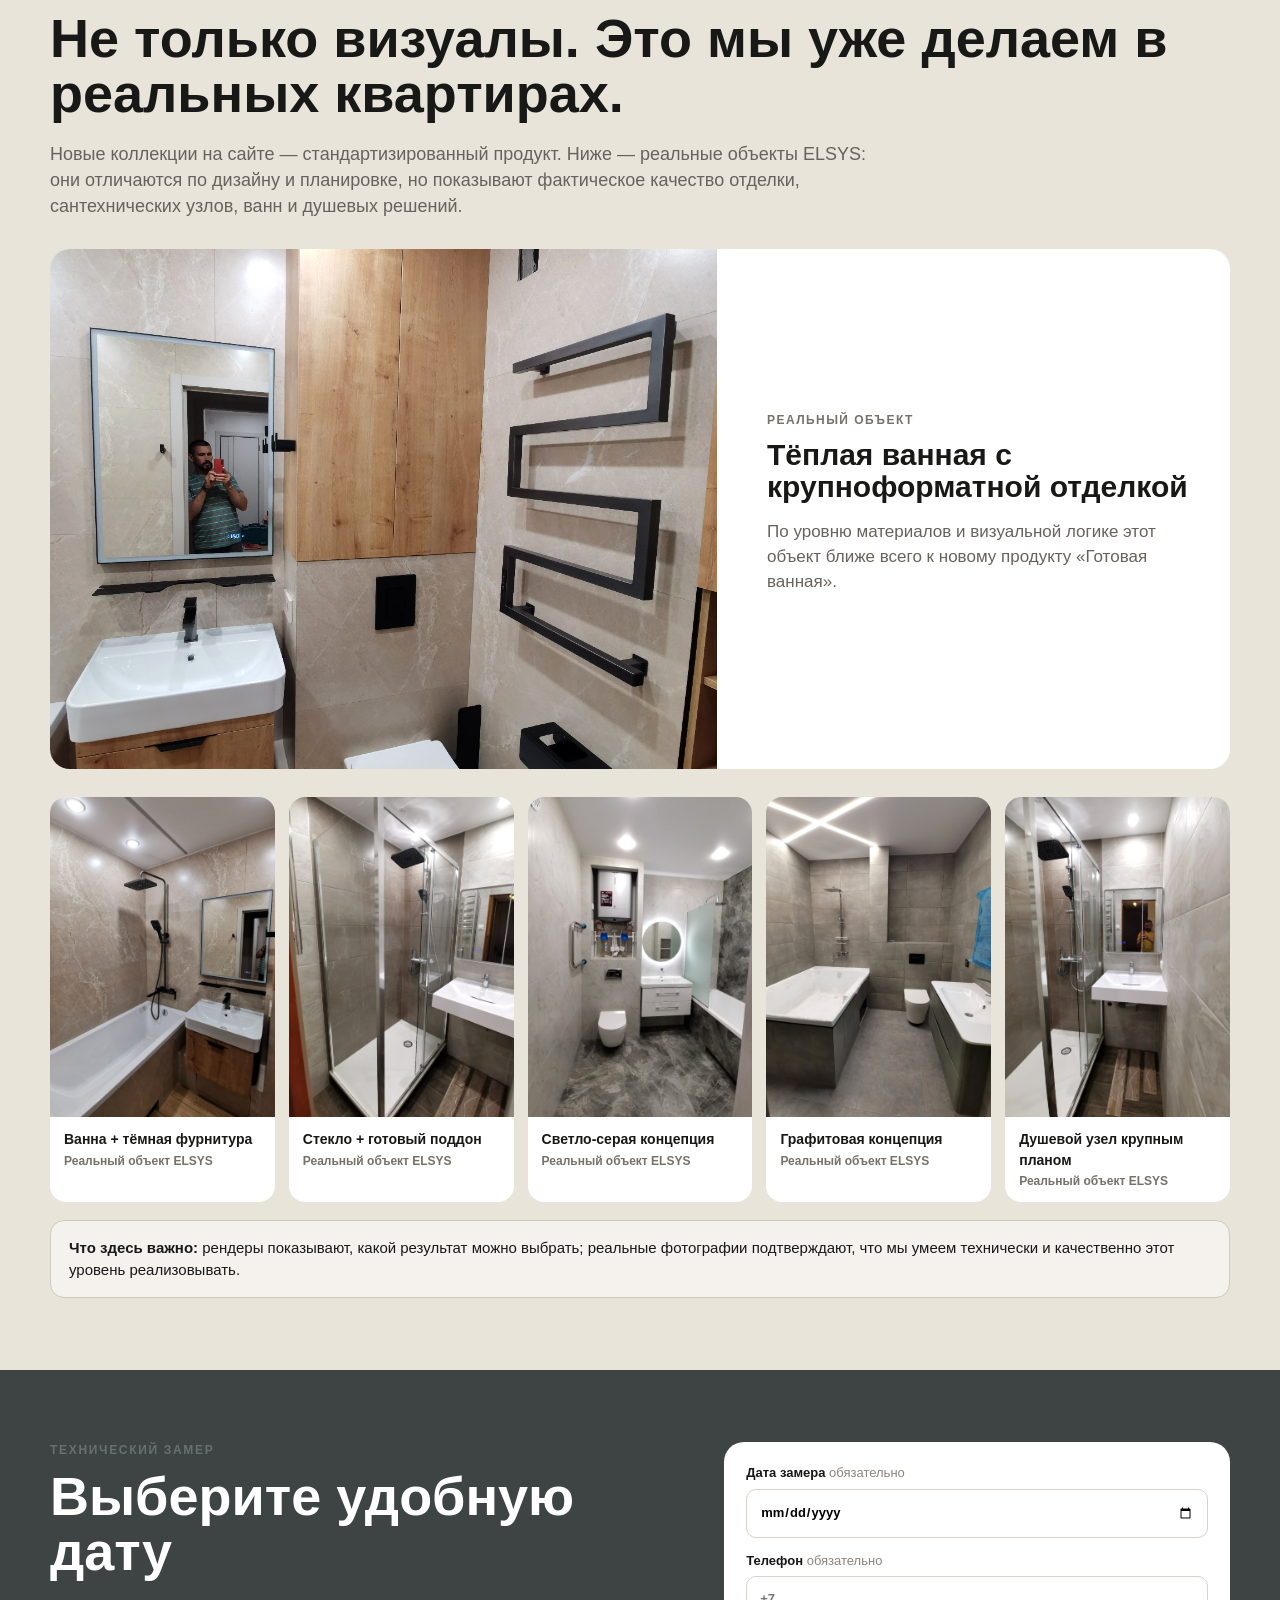
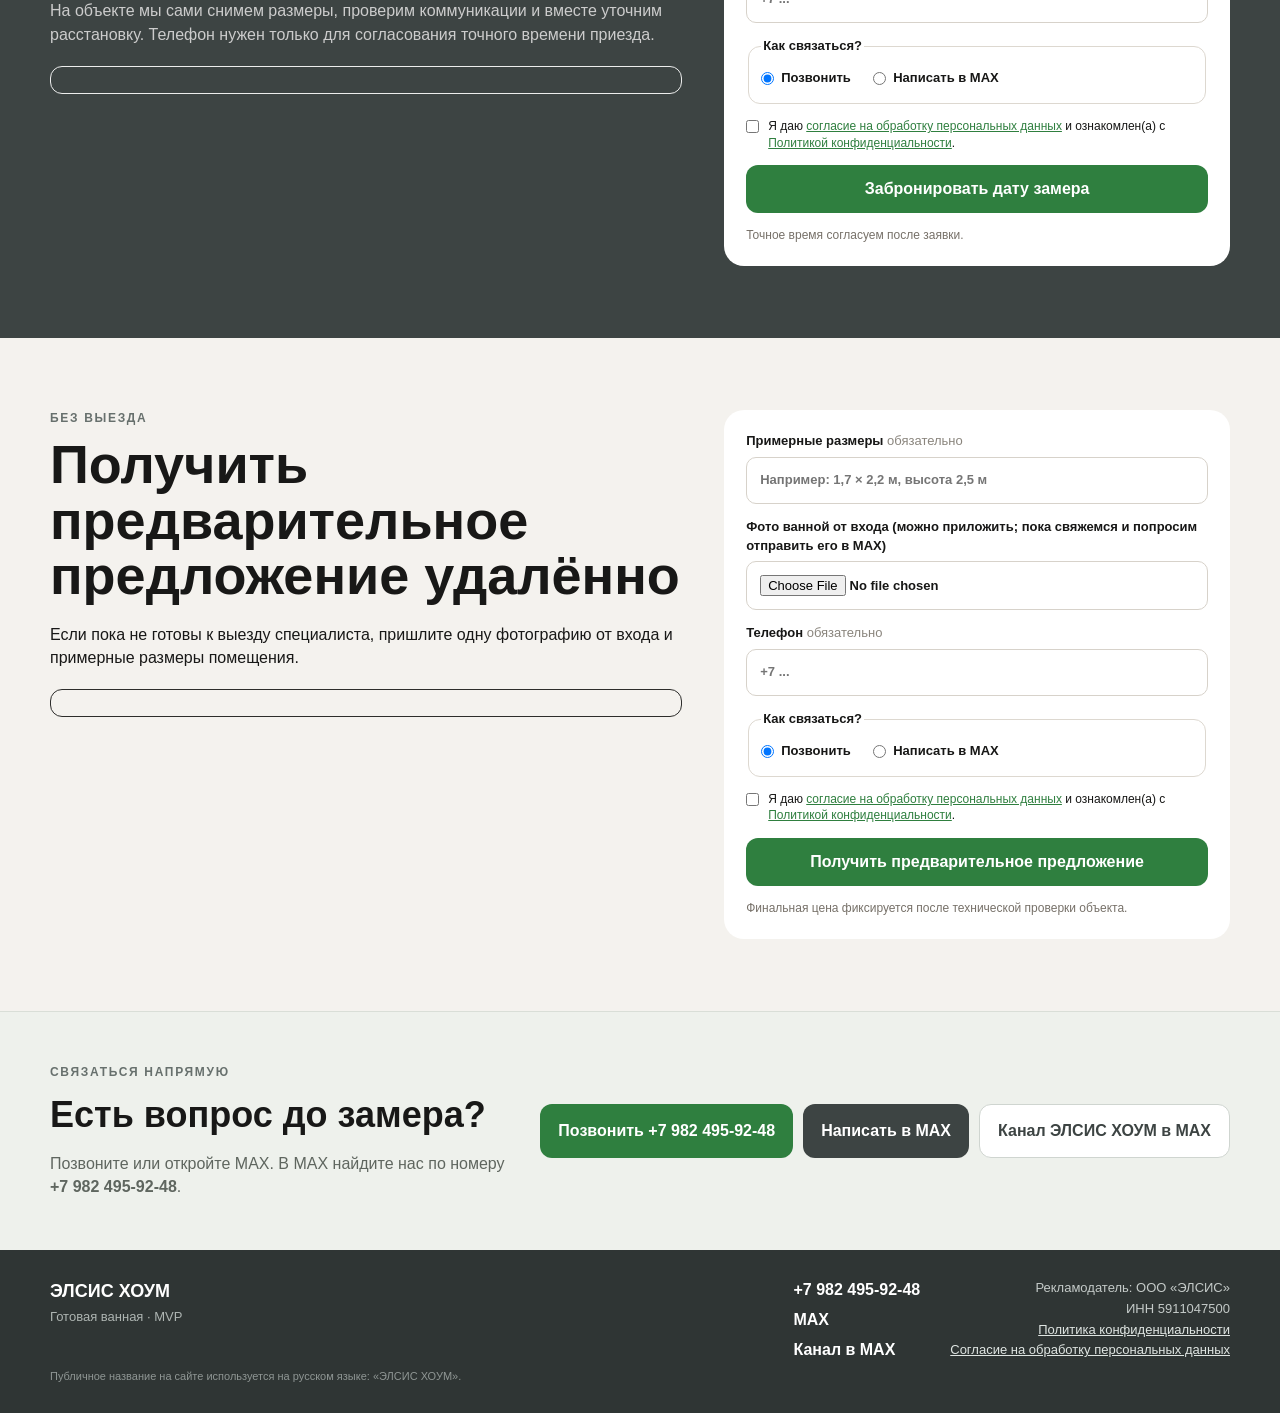
==== commit de2b5ef6: "Add files via upload" ====
--- a/index.html
+++ b/index.html
@@ -169,7 +169,7 @@
     </div>
     <form id="remoteForm" class="booking-form">
       <label>Примерные размеры <em>обязательно</em><input name="size" placeholder="Например: 1,7 × 2,2 м, высота 2,5 м" required></label>
-      <label>Фото ванной от входа <em>обязательно</em><input name="photo" type="file" accept="image/*" required></label>
+      <label>Фото ванной от входа <span class="muted">(можно приложить; пока свяжемся и попросим отправить его в MAX)</span><input name="photo" type="file" accept="image/*"></label>
       <label>Телефон <em>обязательно</em><input name="phone" type="tel" placeholder="+7 ..." required></label>
       <fieldset><legend>Как связаться?</legend>
         <label class="radio"><input type="radio" name="contact" value="Звонок" checked> Позвонить</label>
@@ -225,127 +225,5 @@
 </footer>
 
 <script src="script.js"></script>
-
-<style>
-#elsysCookie{position:fixed;left:12px;right:12px;bottom:12px;z-index:9999;max-width:960px;margin:auto;background:#fff;border:1px solid #d8ddd8;border-radius:14px;padding:14px 16px;box-shadow:0 12px 36px rgba(0,0,0,.18);font:14px/1.35 Arial,sans-serif;color:#303534}
-#elsysCookie[hidden]{display:none}
-#elsysCookie .row{display:flex;gap:14px;align-items:center;justify-content:space-between}
-#elsysCookie .buttons{display:flex;gap:8px;flex:0 0 auto}
-#elsysCookie button{padding:10px 14px;border-radius:9px;font-weight:700;cursor:pointer}
-#elsysCookie .ok{background:#2f7f3f;color:#fff;border:1px solid #2f7f3f}
-#elsysCookie .no{background:#fff;color:#303534;border:1px solid #cfd5d0}
-#elsysCookie a{color:#2f7f3f}
-@media(max-width:680px){#elsysCookie .row{display:block}#elsysCookie .buttons{margin-top:10px}#elsysCookie button{flex:1}}
-</style>
-
-<div id="elsysCookie" hidden>
-  <div class="row">
-    <div><strong>Статистика сайта</strong><br>
-    Используем Яндекс.Метрику для анализа работы конструктора.
-    <a href="privacy.html" target="_blank">Подробнее</a></div>
-    <div class="buttons">
-      <button class="ok" id="elsysCookieOk" type="button">Разрешить</button>
-      <button class="no" id="elsysCookieNo" type="button">Не разрешать</button>
-    </div>
-  </div>
-</div>
-
-<script>
-(function() {
-  const ID = 112936089;
-  let loaded = false;
-
-  function loadMetrika() {
-    if (loaded) return;
-    loaded = true;
-    (function(m,e,t,r,i,k,a) {
-      m[i]=m[i]||function(){(m[i].a=m[i].a||[]).push(arguments)};
-      m[i].l=1*new Date();
-      for (let j=0;j<document.scripts.length;j++) if(document.scripts[j].src===r) return;
-      k=e.createElement(t); a=e.getElementsByTagName(t)[0];
-      k.async=1; k.src=r; a.parentNode.insertBefore(k,a);
-    })(window,document,'script','https://mc.yandex.ru/metrika/tag.js','ym');
-
-    ym(ID,'init',{clickmap:true,trackLinks:true,accurateTrackBounce:true,webvisor:true});
-  }
-
-  function goal(name, params) {
-    if (typeof ym === 'function' && loaded) {
-      ym(ID,'reachGoal',name,params || {});
-    }
-  }
-
-  function init() {
-    const banner = document.getElementById('elsysCookie');
-    const consent = localStorage.getItem('elsys_metrika_consent');
-
-    if (consent === 'yes') loadMetrika();
-    else if (consent !== 'no') banner.hidden = false;
-
-    document.getElementById('elsysCookieOk').addEventListener('click', function() {
-      localStorage.setItem('elsys_metrika_consent','yes');
-      banner.hidden = true;
-      loadMetrika();
-      setTimeout(function(){ goal('analytics_consent'); },500);
-    });
-
-    document.getElementById('elsysCookieNo').addEventListener('click', function() {
-      localStorage.setItem('elsys_metrika_consent','no');
-      banner.hidden = true;
-    });
-
-    let quizStarted = false;
-    document.querySelectorAll('a[href="#quiz"], .choice').forEach(function(el) {
-      el.addEventListener('click', function() {
-        if (!quizStarted) { quizStarted = true; goal('quiz_start'); }
-      });
-    });
-
-    document.querySelectorAll('.choice').forEach(function(el) {
-      el.addEventListener('click', function() {
-        const step = el.closest('.quiz-step');
-        if (!step) return;
-        const n = step.getAttribute('data-step');
-        const v = el.getAttribute('data-value') || '';
-        if (n === '1') goal('quiz_kind', {choice:v});
-        if (n === '2') goal('quiz_style', {choice:v});
-        if (n === '3') {
-          goal('quiz_fixture', {choice:v});
-          setTimeout(function(){ goal('quiz_complete'); },150);
-        }
-      });
-    });
-
-    const survey = document.getElementById('bookVisit');
-    if (survey) survey.addEventListener('click', function(){ goal('survey_click'); });
-
-    const remote = document.getElementById('remoteOffer');
-    if (remote) remote.addEventListener('click', function(){ goal('remote_click'); });
-
-    const date = document.getElementById('visitDate');
-    if (date) date.addEventListener('change', function(){ goal('date_selected',{date:date.value}); });
-
-    const booking = document.getElementById('bookingForm');
-    if (booking) booking.addEventListener('submit', function(){ goal('survey_submit'); });
-
-    const remoteForm = document.getElementById('remoteForm');
-    if (remoteForm) remoteForm.addEventListener('submit', function(){ goal('remote_submit'); });
-
-    document.querySelectorAll('a[href^="tel:"]').forEach(function(a) {
-      a.addEventListener('click', function(){ goal('phone_click'); });
-    });
-    document.querySelectorAll('a[href*="max.ru/u/"]').forEach(function(a) {
-      a.addEventListener('click', function(){ goal('max_click'); });
-    });
-    document.querySelectorAll('a[href*="max.ru/channel_"]').forEach(function(a) {
-      a.addEventListener('click', function(){ goal('max_channel_click'); });
-    });
-  }
-
-  if (document.readyState === 'loading') document.addEventListener('DOMContentLoaded', init);
-  else init();
-})();
-</script>
-
 </body>
 </html>
